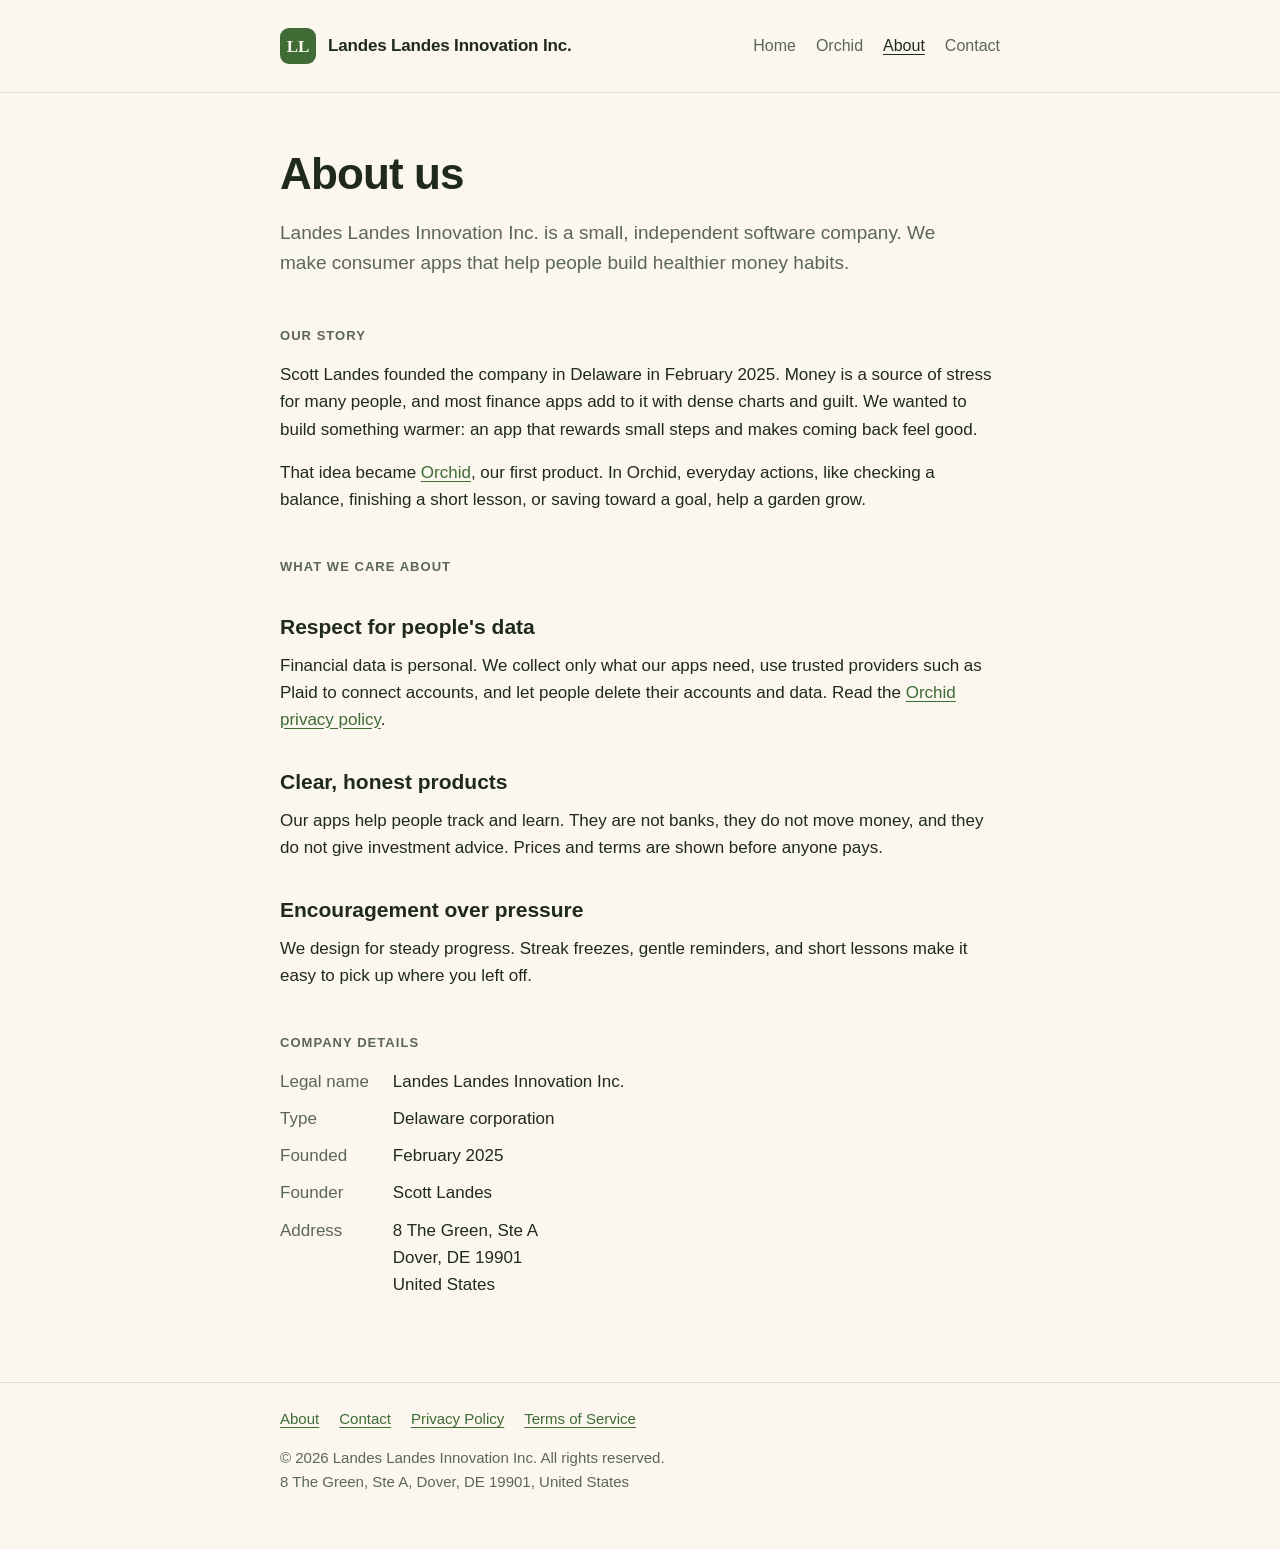
==== about.html @ 7e076b36 "Add Orchid, About, and Contact pages Expands the one-page placeholder into a small company site with" ====
<!doctype html>
<html lang="en">
<head>
  <meta charset="utf-8">
  <meta name="viewport" content="width=device-width, initial-scale=1">
  <title>About | Landes Landes Innovation Inc.</title>
  <meta name="description" content="About Landes Landes Innovation Inc., the Delaware software company behind Orchid.">
  <link rel="canonical" href="https://www.landeslandes.com/about">
  <meta property="og:title" content="About | Landes Landes Innovation Inc.">
  <meta property="og:description" content="About Landes Landes Innovation Inc., the Delaware software company behind Orchid.">
  <meta property="og:url" content="https://www.landeslandes.com/about">
  <meta property="og:type" content="website">
  <link rel="icon" href="data:image/svg+xml,%3Csvg xmlns='http://www.w3.org/2000/svg' viewBox='0 0 32 32'%3E%3Crect width='32' height='32' rx='7' fill='%233f6b35'/%3E%3Ctext x='16' y='22' font-family='Georgia,serif' font-size='17' fill='%23fbf7ef' text-anchor='middle'%3ELL%3C/text%3E%3C/svg%3E">
  <link rel="stylesheet" href="/styles.css">
</head>
<body>
  <header>
    <div class="wrap">
      <a class="brand" href="/">
        <span class="mark" aria-hidden="true">LL</span>
        <span>Landes Landes Innovation Inc.</span>
      </a>
      <nav aria-label="Main">
        <ul>
        <li><a href="/">Home</a></li>
        <li><a href="/orchid">Orchid</a></li>
        <li><a href="/about" aria-current="page">About</a></li>
        <li><a href="/contact">Contact</a></li>
        </ul>
      </nav>
    </div>
  </header>

  <main>
  <div class="wrap">
    <h1>About us</h1>
    <p class="lede">
      Landes Landes Innovation Inc. is a small, independent software company.
      We make consumer apps that help people build healthier money habits.
    </p>

    <section class="prose" aria-labelledby="story">
      <h2 id="story">Our story</h2>
      <p>
        Scott Landes founded the company in Delaware in February 2025. Money
        is a source of stress for many people, and most finance apps add to
        it with dense charts and guilt. We wanted to build something warmer:
        an app that rewards small steps and makes coming back feel good.
      </p>
      <p>
        That idea became <a href="/orchid">Orchid</a>, our first product. In
        Orchid, everyday actions, like checking a balance, finishing a short
        lesson, or saving toward a goal, help a garden grow.
      </p>
    </section>

    <section class="prose" aria-labelledby="values">
      <h2 id="values">What we care about</h2>
      <h3>Respect for people's data</h3>
      <p>
        Financial data is personal. We collect only what our apps need, use
        trusted providers such as Plaid to connect accounts, and let people
        delete their accounts and data. Read the
        <a href="https://www.orchidmoney.app/privacy">Orchid privacy policy</a>.
      </p>
      <h3>Clear, honest products</h3>
      <p>
        Our apps help people track and learn. They are not banks, they do not
        move money, and they do not give investment advice. Prices and terms
        are shown before anyone pays.
      </p>
      <h3>Encouragement over pressure</h3>
      <p>
        We design for steady progress. Streak freezes, gentle reminders, and
        short lessons make it easy to pick up where you left off.
      </p>
    </section>

    <section aria-labelledby="company">
      <h2 id="company">Company details</h2>
      <dl class="facts">
        <dt>Legal name</dt>
        <dd>Landes Landes Innovation Inc.</dd>
        <dt>Type</dt>
        <dd>Delaware corporation</dd>
        <dt>Founded</dt>
        <dd>February 2025</dd>
        <dt>Founder</dt>
        <dd>Scott Landes</dd>
        <dt>Address</dt>
        <dd><address>8 The Green, Ste A<br>Dover, DE 19901<br>United States</address></dd>
      </dl>
    </section>
  </div>
  </main>

  <footer>
    <div class="wrap">
      <div class="links">
        <a href="/about">About</a>
        <a href="/contact">Contact</a>
        <a href="https://www.orchidmoney.app/privacy">Privacy Policy</a>
        <a href="https://www.orchidmoney.app/terms">Terms of Service</a>
      </div>
      <p>&copy; 2026 Landes Landes Innovation Inc. All rights reserved.<br>
      8 The Green, Ste A, Dover, DE 19901, United States</p>
    </div>
  </footer>
</body>
</html>
---- styles.css ----
:root {
  --bg: #fbf7ef;
  --surface: #ffffff;
  --ink: #1f2a1c;
  --muted: #5b6656;
  --line: #e6dfd0;
  --accent: #3f6b35;
  --accent-ink: #fbf7ef;
}
@media (prefers-color-scheme: dark) {
  :root {
    --bg: #141a12;
    --surface: #1c2419;
    --ink: #eef1ea;
    --muted: #a9b3a3;
    --line: #2e3a2a;
    --accent: #8fbf7f;
    --accent-ink: #141a12;
  }
}
* { box-sizing: border-box; }
html { -webkit-text-size-adjust: 100%; }
body {
  margin: 0;
  background: var(--bg);
  color: var(--ink);
  font: 17px/1.6 -apple-system, BlinkMacSystemFont, "Segoe UI", Roboto, "Helvetica Neue", Arial, sans-serif;
}
a { color: var(--accent); text-underline-offset: 3px; }
.wrap { max-width: 760px; margin: 0 auto; padding: 0 20px; }
header { padding: 28px 0; border-bottom: 1px solid var(--line); }
.brand { display: flex; align-items: center; gap: 12px; font-weight: 650; letter-spacing: -0.01em; }
.mark {
  width: 36px; height: 36px; border-radius: 9px; flex: none;
  display: grid; place-items: center;
  background: var(--accent); color: var(--accent-ink);
  font: 600 17px/1 Georgia, "Times New Roman", serif;
}
main { padding: 56px 0 40px; }
h1 {
  font-size: clamp(30px, 6vw, 44px); line-height: 1.15;
  letter-spacing: -0.02em; margin: 0 0 18px; font-weight: 700;
}
.lede { font-size: 19px; color: var(--muted); margin: 0 0 48px; max-width: 36em; }
h2 { font-size: 13px; letter-spacing: 0.08em; text-transform: uppercase; color: var(--muted); margin: 0 0 14px; font-weight: 600; }
section { margin-bottom: 44px; }
.card {
  background: var(--surface); border: 1px solid var(--line);
  border-radius: 14px; padding: 24px;
}
.card h3 { margin: 0 0 6px; font-size: 21px; }
.card p { margin: 0 0 14px; color: var(--muted); }
.card p:last-child { margin-bottom: 0; }
.facts { display: grid; grid-template-columns: max-content 1fr; gap: 10px 24px; margin: 0; }
.facts dt { color: var(--muted); }
.facts dd { margin: 0; }
address { font-style: normal; }
footer { border-top: 1px solid var(--line); padding: 24px 0 40px; color: var(--muted); font-size: 15px; }
footer .links { display: flex; flex-wrap: wrap; gap: 8px 20px; margin-bottom: 10px; }
@media (max-width: 520px) {
  main { padding-top: 40px; }
  .facts { grid-template-columns: 1fr; gap: 2px; }
  .facts dd { margin-bottom: 12px; }
}

/* Navigation */
header .wrap { display: flex; align-items: center; justify-content: space-between; gap: 16px; flex-wrap: wrap; }
.brand { color: inherit; text-decoration: none; }
nav ul { list-style: none; display: flex; gap: 6px 20px; flex-wrap: wrap; margin: 0; padding: 0; font-size: 16px; }
nav a { color: var(--muted); text-decoration: none; }
nav a:hover, nav a[aria-current="page"] { color: var(--ink); text-decoration: underline; }

/* Content */
.prose p { margin: 0 0 16px; }
.prose h3 { font-size: 21px; margin: 32px 0 8px; }
.grid { display: grid; grid-template-columns: repeat(auto-fit, minmax(220px, 1fr)); gap: 16px; }
.grid .card h3 { font-size: 18px; }
.product { display: flex; gap: 20px; align-items: flex-start; }
.product img { width: 72px; height: 72px; border-radius: 16px; flex: none; }
.shots { display: grid; grid-template-columns: repeat(auto-fit, minmax(150px, 1fr)); gap: 14px; margin: 0; }
.shots figure { margin: 0; }
.shots img { width: 100%; height: auto; display: block; border-radius: 12px; border: 1px solid var(--line); }
.note { font-size: 15px; color: var(--muted); }
.button {
  display: inline-block; background: var(--accent); color: var(--accent-ink);
  padding: 10px 18px; border-radius: 10px; text-decoration: none; font-weight: 600;
}
.grid-2 { grid-template-columns: repeat(auto-fit, minmax(260px, 1fr)); }
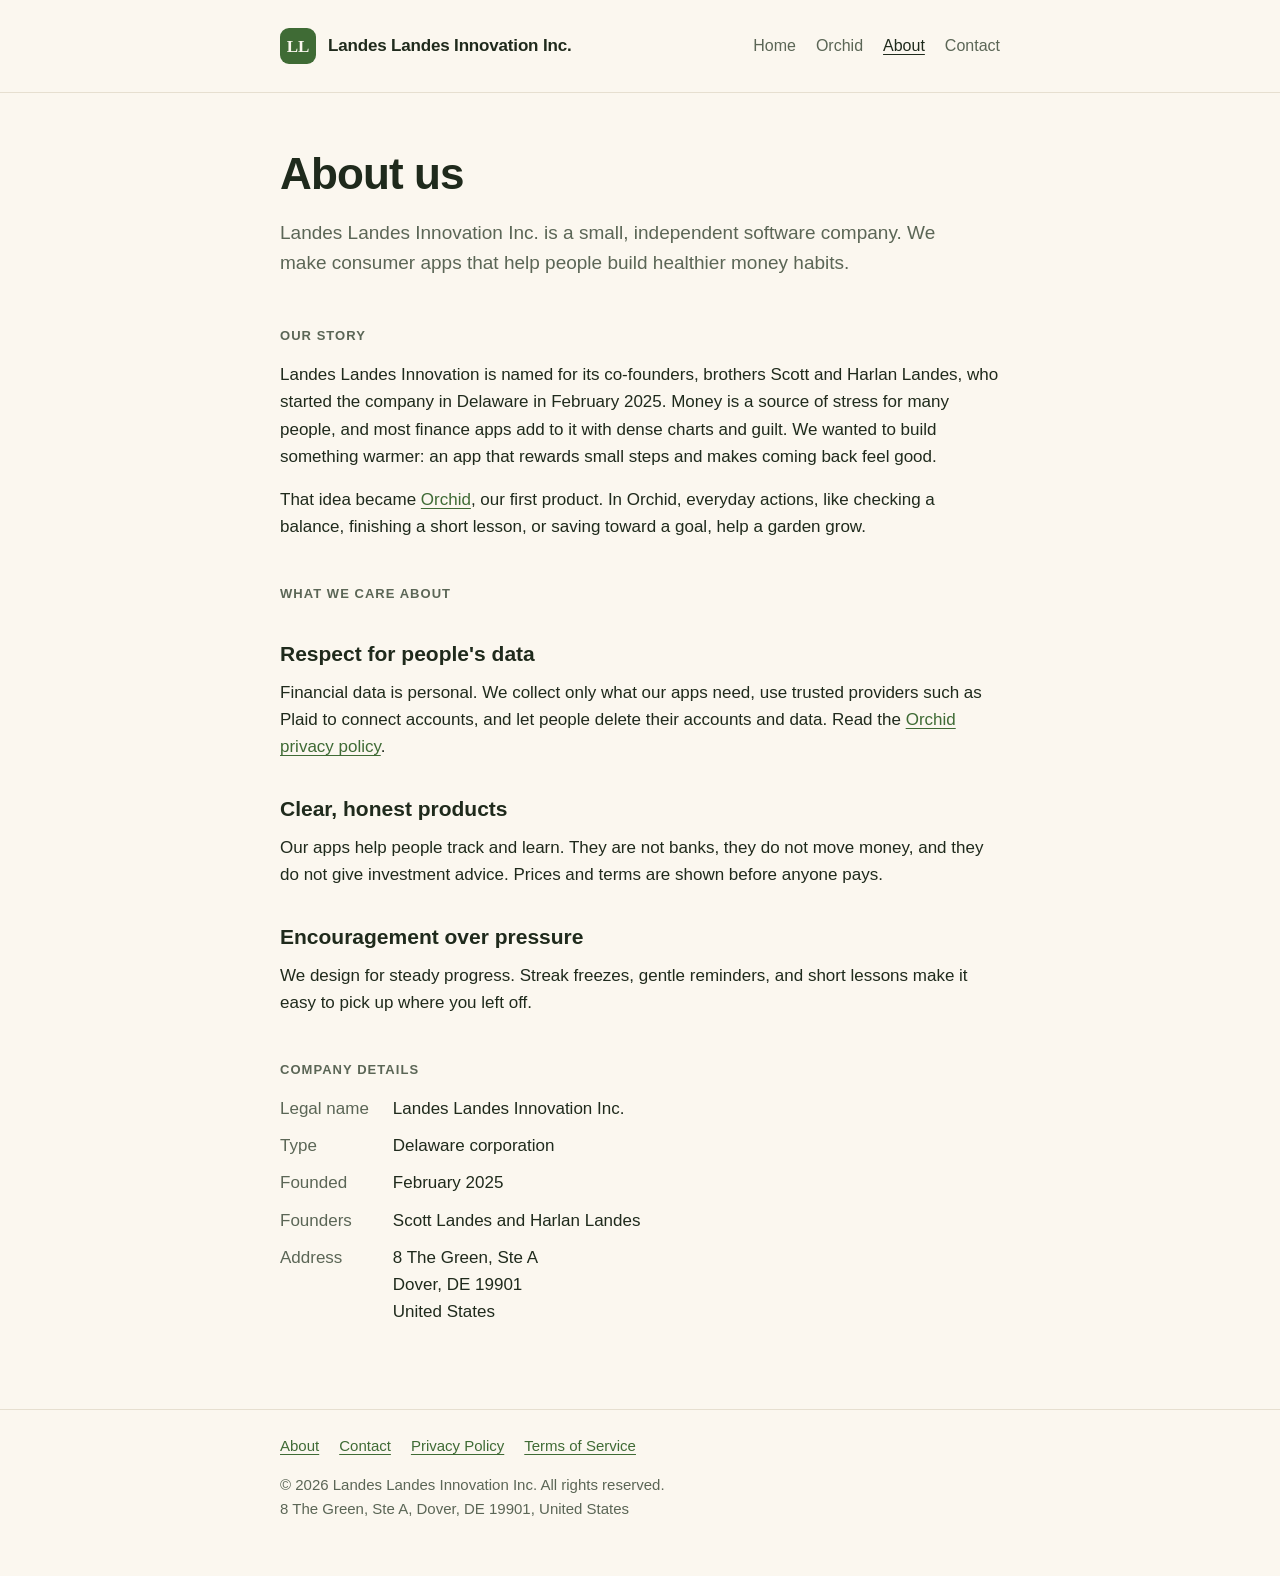
==== commit 8643ab40: "Name both co-founders on the About page Co-Authored-By: Claude Opus 5.5 <noreply@anthropic.com>" ====
--- a/about.html
+++ b/about.html
@@ -42,8 +42,9 @@
     <section class="prose" aria-labelledby="story">
       <h2 id="story">Our story</h2>
       <p>
-        Scott Landes founded the company in Delaware in February 2025. Money
-        is a source of stress for many people, and most finance apps add to
+        Landes Landes Innovation is named for its co-founders, brothers Scott
+        and Harlan Landes, who started the company in Delaware in February
+        2025. Money is a source of stress for many people, and most finance apps add to
         it with dense charts and guilt. We wanted to build something warmer:
         an app that rewards small steps and makes coming back feel good.
       </p>
@@ -85,8 +86,8 @@
         <dd>Delaware corporation</dd>
         <dt>Founded</dt>
         <dd>February 2025</dd>
-        <dt>Founder</dt>
-        <dd>Scott Landes</dd>
+        <dt>Founders</dt>
+        <dd>Scott Landes and Harlan Landes</dd>
         <dt>Address</dt>
         <dd><address>8 The Green, Ste A<br>Dover, DE 19901<br>United States</address></dd>
       </dl>
